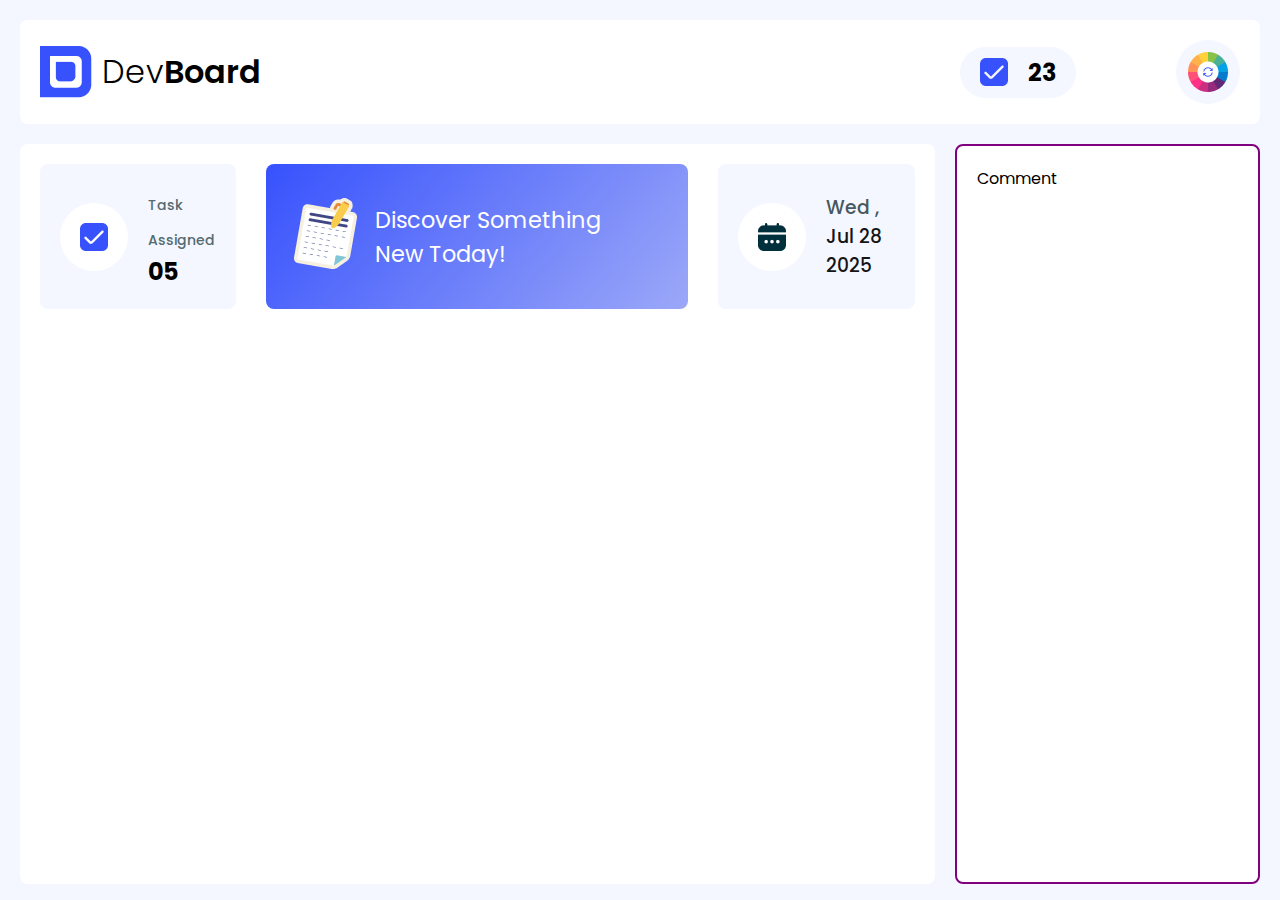
==== index.html @ 1245d99b "Dashboard top bar design completed" ====
<!DOCTYPE html>
<html lang="en">
  <head>
    <meta charset="UTF-8" />
    <meta name="viewport" content="width=device-width, initial-scale=1.0" />
    <link rel="stylesheet" href="./styles/main.css" />
    <link rel="stylesheet" href="./styles/style.css" />
    <link rel="stylesheet" href="./styles/navbar.css" />
    <title>DevBorad</title>
  </head>
  <body>
    <header>
      <nav>
        <div class="navbar_left_side_main_container">
          <img src="./assets/logo.png" alt="logo" />
          <h1>Dev<span>Board</span></h1>
        </div>

        <div class="navbar_right_side_main_container">
          <div class="navbar_checkbox_container">
            <img src="./assets/checkbox.png" alt="Image" />
            <h2>23</h2>
          </div>

          <div onclick="handleThemeColor()" class="navbar_theme_container">
            <img src="./assets/theme-btn.png" alt="Image" />
          </div>
        </div>
      </nav>
    </header>

    <main>
      <section class="dashborad_main_container">
        <div class="dashboard_right_side_task_main_container">
          <div class="task_top_container">
            
            <div class="task_count_container">
              <div class="task_count_image_container">
                <img src="./assets/checkbox.png" alt="Image" />
              </div>

              <div class="task_count_info_container">
                <h3><span>Task Assigned <br></span>05</h3>
              </div>
            </div>

            <div class="task_blog_container">
              <div class="task_blog_image_container">
                <img src="./assets/board.png" alt="Image" />
              </div>
              <div>
                <h3>Discover Something <br> New Today!</h3>
              </div>
            </div>

            <div class="task_date_container">
              <div class="task_data_image_container">
                <img src="./assets/calender.png" alt="Image" />
              </div>

              <div class="task_data_info_container">
                <h3>
                  Wed , <br><span>Jul 28 2025</span>
                </h3>
              </div>
            </div>

          </div>
          <div class="task_bottom_container"></div>
        </div>

        <div class="dashboard_left_side_comment_main_container">Comment</div>
      </section>
    </main>
    <script src="script.js"></script>
  </body>
</html>
---- styles/main.css ----
main {
  margin-top: 20px;
}

.dashborad_main_container {
  gap: 20px;
  display: flex;
  align-items: flex-start;
  justify-content: space-between;
}

/* Main two container style__ */

.dashboard_right_side_task_main_container {
  width: 75%;
  height: calc(100vh - 160px);
  overflow-y: auto;
  padding: 20px;
  border-radius: 8px;
  background-color: #ffffff;
  /* border: 2px solid red; */
}

.dashboard_left_side_comment_main_container {
  width: 25%;
  height: calc(100vh - 160px);
  overflow-y: auto;
  padding: 20px;
  border-radius: 8px;
  background-color: #ffffff;
  border: 2px solid purple;
}

/* Dashboard top container style__ */

.task_top_container {
  gap: 30px;
  display: grid;
  grid-template-columns: repeat(12, 1fr);
}

/* Top container 01__ */

.task_count_container {
  gap: 20px;
  display: flex;
  align-items: center;
  justify-content: center;
  grid-column-start: 1;
  grid-column-end: 4;
  padding: 20px;
  border-radius: 8px;
  background-color: #f4f7ff;
}

.task_count_image_container {
  display: flex;
  align-items: center;
  justify-content: center;
  padding: 20px;
  border-radius: 50%;
  background-color: #ffffff;
}

.task_count_info_container h3 span {
  font-size: 14px;
  font-weight: 500;
  color: #556b70;
}

.task_count_info_container h3 {
  font-size: 24px;
}

/* Top container 02__ */

.task_blog_container {
  gap: 10px;
  display: flex;
  align-items: center;
  justify-content: flex-start;
  grid-column-start: 4;
  grid-column-end: 10;
  padding: 20px;
  border-radius: 8px;
  background: linear-gradient(
    130.7deg,
    #3752fd 0.419%,
    #6c7ffa 52.66%,
    #9ba8f8 99.733%
  );
}

.task_blog_container h3 {
  color: #ffffff;
  font-size: 1.4rem;
  font-weight: 400;
}

/* Top container 03__ */

.task_date_container {
  gap: 20px;
  display: flex;
  align-items: center;
  justify-content: center;
  grid-column-start: 10;
  grid-column-end: -1;
  padding: 20px;
  border-radius: 8px;
  background-color: #f4f7ff;
}

.task_data_image_container {
  display: flex;
  align-items: center;
  justify-content: center;
  padding: 20px;
  border-radius: 50%;
  background-color: #ffffff;
}

.task_data_info_container h3 {
  color: #47595e;
  font-weight: 500;
}

.task_data_info_container h3 span {
  color: #151515;
}
---- styles/style.css ----
@import url("https://fonts.googleapis.com/css2?family=Poppins:ital,wght@0,100;0,200;0,300;0,400;0,500;0,600;0,700;0,800;0,900;1,100;1,200;1,300;1,400;1,500;1,600;1,700;1,800;1,900&display=swap");

* {
  margin: 0;
  padding: 0;
  box-sizing: border-box;
  font-family: "Poppins", sans-serif;
}

body {
  max-width: 1536px;
  margin: auto;
  padding: 0 20px;
  background-color: #f4f7ff;
}
---- styles/navbar.css ----
nav {
  display: flex;
  align-items: center;
  justify-content: space-between;
  margin-top: 20px;
  border-radius: 8px;
  padding: 20px;
  background-color: #ffffff;
}

.navbar_left_side_main_container {
  gap: 10px;
  display: flex;
  align-items: center;
  justify-content: center;
  cursor: pointer;
}

.navbar_left_side_main_container h1 {
  font-size: 2rem;
  font-weight: 300;
}

.navbar_left_side_main_container h1 span {
  font-weight: 600;
}

.navbar_right_side_main_container {
  gap: 100px;
  display: flex;
  align-items: center;
  justify-content: center;
}

.navbar_checkbox_container {
  gap: 20px;
  display: flex;
  align-items: center;
  justify-content: center;
  padding: 8px 20px;
  border-radius: 32px;
  cursor: pointer;
  background-color: #F4F7FF;
}

.navbar_theme_container {
  display: flex;
  align-items: center;
  justify-content: center;
  padding: 12px;
  cursor: pointer;
  border-radius: 50%;
  background-color: #F4F7FF;
}

.navbar_theme_container:active {
  background-color: #e9ebf3;
}
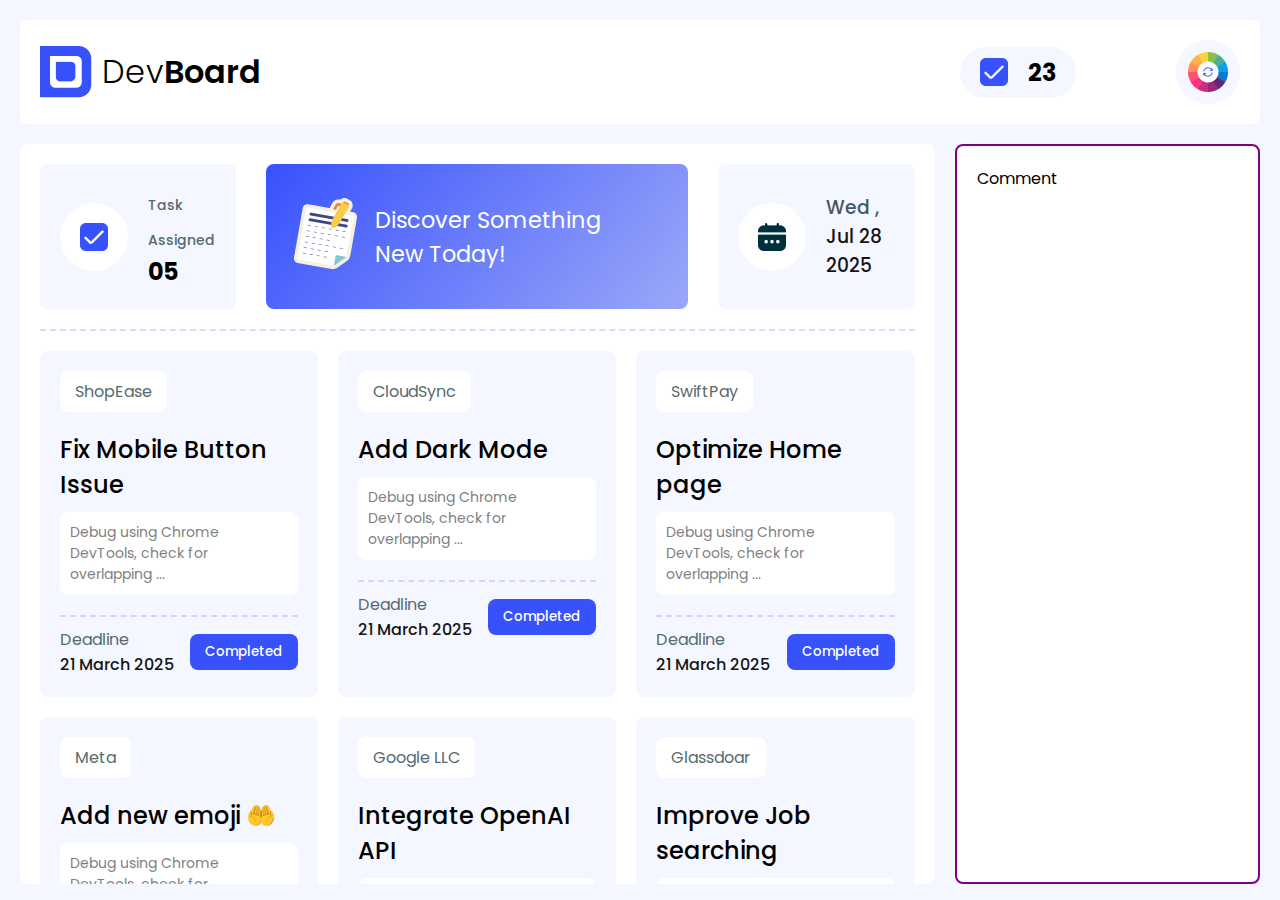
==== commit 1c304a0d: "Dashboard task design completed" ====
--- a/index.html
+++ b/index.html
@@ -32,6 +32,7 @@
     <main>
       <section class="dashborad_main_container">
         <div class="dashboard_right_side_task_main_container">
+
           <div class="task_top_container">
             
             <div class="task_count_container">
@@ -66,10 +67,93 @@
             </div>
 
           </div>
-          <div class="task_bottom_container"></div>
+
+          <div class="task_bottom_container">
+
+            <div class="task_box_main_container">
+              <h3>ShopEase</h3>
+              <div class="task_box_inner_container">
+                <h2>Fix Mobile Button Issue </h2>
+                <p>Debug using Chrome DevTools, check for overlapping ...</p>
+              </div>
+
+              <div class="task_inner_bottom_container">
+                <p>Deadline <br> <span>21 March 2025</span></p>
+                <button>Completed</button>
+              </div>
+            </div>
+
+            <div class="task_box_main_container">
+              <h3>CloudSync</h3>
+              <div class="task_box_inner_container">
+                <h2>Add Dark Mode</h2>
+                <p>Debug using Chrome DevTools, check for overlapping ...</p>
+              </div>
+
+              <div class="task_inner_bottom_container">
+                <p>Deadline <br> <span>21 March 2025</span></p>
+                <button>Completed</button>
+              </div>
+            </div>
+
+            <div class="task_box_main_container">
+              <h3>SwiftPay</h3>
+              <div class="task_box_inner_container">
+                <h2>Optimize  Home page</h2>
+                <p>Debug using Chrome DevTools, check for overlapping ...</p>
+              </div>
+
+              <div class="task_inner_bottom_container">
+                <p>Deadline <br> <span>21 March 2025</span></p>
+                <button>Completed</button>
+              </div>
+            </div>
+
+            <div class="task_box_main_container">
+              <h3>Meta</h3>
+              <div class="task_box_inner_container">
+                <h2>Add new emoji 🤲</h2>
+                <p>Debug using Chrome DevTools, check for overlapping ...</p>
+              </div>
+
+              <div class="task_inner_bottom_container">
+                <p>Deadline <br> <span>21 March 2025</span></p>
+                <button>Completed</button>
+              </div>
+            </div>
+
+            <div class="task_box_main_container">
+              <h3>Google LLC</h3>
+              <div class="task_box_inner_container">
+                <h2>Integrate OpenAI API</h2>
+                <p>Debug using Chrome DevTools, check for overlapping ...</p>
+              </div>
+
+              <div class="task_inner_bottom_container">
+                <p>Deadline <br> <span>21 March 2025</span></p>
+                <button>Completed</button>
+              </div>
+            </div>
+
+            <div class="task_box_main_container">
+              <h3>Glassdoar</h3>
+              <div class="task_box_inner_container">
+                <h2>Improve Job searching</h2>
+                <p>Debug using Chrome DevTools, check for overlapping ...</p>
+              </div>
+
+              <div class="task_inner_bottom_container">
+                <p>Deadline <br> <span>21 March 2025</span></p>
+                <button>Completed</button>
+              </div>
+            </div>
+
+          </div>
         </div>
 
-        <div class="dashboard_left_side_comment_main_container">Comment</div>
+        <div class="dashboard_left_side_comment_main_container">
+          Comment
+        </div>
       </section>
     </main>
     <script src="script.js"></script>
--- a/styles/main.css
+++ b/styles/main.css
@@ -18,7 +18,6 @@
   padding: 20px;
   border-radius: 8px;
   background-color: #ffffff;
-  /* border: 2px solid red; */
 }
 
 .dashboard_left_side_comment_main_container {
@@ -36,7 +35,9 @@
 .task_top_container {
   gap: 30px;
   display: grid;
+  padding-bottom: 20px;
   grid-template-columns: repeat(12, 1fr);
+  border-bottom: 2px dashed #3752FD33;
 }
 
 /* Top container 01__ */
@@ -127,4 +128,78 @@
 
 .task_data_info_container h3 span {
   color: #151515;
+}
+
+/* Dashboard bottom container style__ */
+
+.task_bottom_container {
+  margin-top: 20px;
+  gap: 20px;
+  display: grid;
+  grid-template-columns: repeat(3, 1fr);
+}
+
+.task_box_main_container {
+  padding: 20px;
+  border-radius: 8px;
+  background-color: #F4F7FF;
+}
+
+.task_box_main_container h3 {
+  display: inline-block;
+  padding: 8px 15px;
+  border-radius: 8px;
+  font-size: 16px;
+  font-weight: 400;
+  color: #556b70;
+  background-color: #ffffff;
+}
+
+.task_box_inner_container {
+  margin: 20px 0;
+}
+
+.task_box_inner_container h2 {
+  margin-bottom: 10px;
+  font-size: 24px;
+  font-weight: 500;
+}
+
+.task_box_inner_container p {
+  padding: 10px;
+  border-radius: 8px;
+  color: #7f7f7f;
+  font-size: 14px;
+  background-color: #ffffff;
+}
+
+.task_inner_bottom_container {
+  display: flex;
+  align-items: center;
+  justify-content: space-between;
+  padding-top: 10px;
+  border-top: 2px dashed #3752FD33;
+}
+
+.task_inner_bottom_container p {
+  color: #556b70;
+}
+
+.task_inner_bottom_container p span {
+  color: #151515;
+  font-weight: 500;
+}
+
+.task_inner_bottom_container button {
+  border: none;
+  padding: 8px 15px;
+  border-radius: 8px;
+  font-weight: 500;
+  color: #ffffff;
+  cursor: pointer;
+  background-color: #3752FD;
+}
+
+.task_inner_bottom_container button:hover {
+  background-color: #3047db;
 }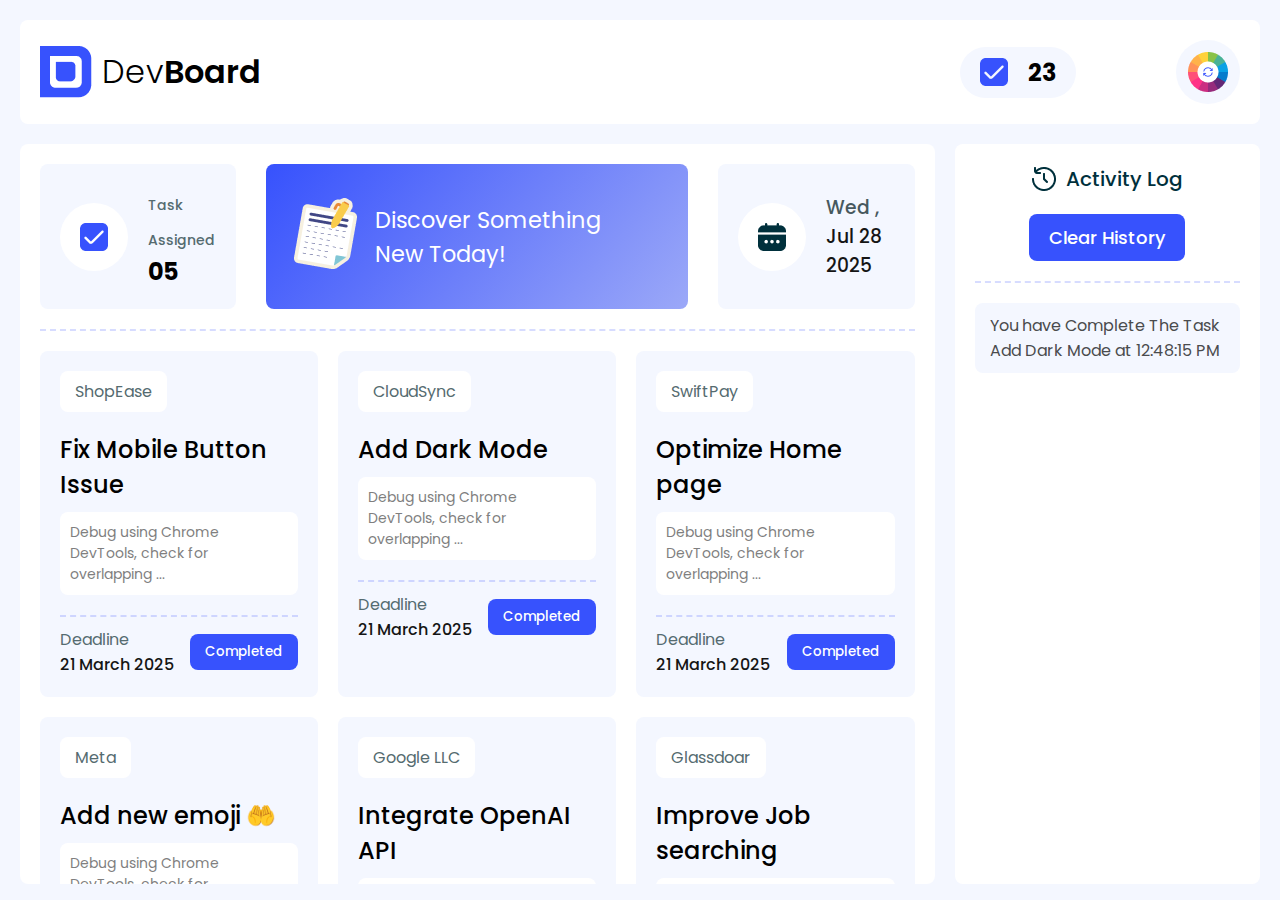
==== commit 2347ee42: "Dashboard design completed" ====
--- a/index.html
+++ b/index.html
@@ -32,16 +32,16 @@
     <main>
       <section class="dashborad_main_container">
         <div class="dashboard_right_side_task_main_container">
-
           <div class="task_top_container">
-            
             <div class="task_count_container">
               <div class="task_count_image_container">
                 <img src="./assets/checkbox.png" alt="Image" />
               </div>
 
               <div class="task_count_info_container">
-                <h3><span>Task Assigned <br></span>05</h3>
+                <h3>
+                  <span>Task Assigned <br /></span>05
+                </h3>
               </div>
             </div>
 
@@ -50,7 +50,10 @@
                 <img src="./assets/board.png" alt="Image" />
               </div>
               <div>
-                <h3>Discover Something <br> New Today!</h3>
+                <h3>
+                  Discover Something <br />
+                  New Today!
+                </h3>
               </div>
             </div>
 
@@ -60,25 +63,24 @@
               </div>
 
               <div class="task_data_info_container">
-                <h3>
-                  Wed , <br><span>Jul 28 2025</span>
-                </h3>
+                <h3>Wed , <br /><span>Jul 28 2025</span></h3>
               </div>
             </div>
-
           </div>
 
           <div class="task_bottom_container">
-
             <div class="task_box_main_container">
               <h3>ShopEase</h3>
               <div class="task_box_inner_container">
-                <h2>Fix Mobile Button Issue </h2>
+                <h2>Fix Mobile Button Issue</h2>
                 <p>Debug using Chrome DevTools, check for overlapping ...</p>
               </div>
 
               <div class="task_inner_bottom_container">
-                <p>Deadline <br> <span>21 March 2025</span></p>
+                <p>
+                  Deadline <br />
+                  <span>21 March 2025</span>
+                </p>
                 <button>Completed</button>
               </div>
             </div>
@@ -91,7 +93,10 @@
               </div>
 
               <div class="task_inner_bottom_container">
-                <p>Deadline <br> <span>21 March 2025</span></p>
+                <p>
+                  Deadline <br />
+                  <span>21 March 2025</span>
+                </p>
                 <button>Completed</button>
               </div>
             </div>
@@ -99,12 +104,15 @@
             <div class="task_box_main_container">
               <h3>SwiftPay</h3>
               <div class="task_box_inner_container">
-                <h2>Optimize  Home page</h2>
+                <h2>Optimize Home page</h2>
                 <p>Debug using Chrome DevTools, check for overlapping ...</p>
               </div>
 
               <div class="task_inner_bottom_container">
-                <p>Deadline <br> <span>21 March 2025</span></p>
+                <p>
+                  Deadline <br />
+                  <span>21 March 2025</span>
+                </p>
                 <button>Completed</button>
               </div>
             </div>
@@ -117,7 +125,10 @@
               </div>
 
               <div class="task_inner_bottom_container">
-                <p>Deadline <br> <span>21 March 2025</span></p>
+                <p>
+                  Deadline <br />
+                  <span>21 March 2025</span>
+                </p>
                 <button>Completed</button>
               </div>
             </div>
@@ -130,7 +141,10 @@
               </div>
 
               <div class="task_inner_bottom_container">
-                <p>Deadline <br> <span>21 March 2025</span></p>
+                <p>
+                  Deadline <br />
+                  <span>21 March 2025</span>
+                </p>
                 <button>Completed</button>
               </div>
             </div>
@@ -143,16 +157,34 @@
               </div>
 
               <div class="task_inner_bottom_container">
-                <p>Deadline <br> <span>21 March 2025</span></p>
+                <p>
+                  Deadline <br />
+                  <span>21 March 2025</span>
+                </p>
                 <button>Completed</button>
               </div>
             </div>
-
           </div>
         </div>
 
         <div class="dashboard_left_side_comment_main_container">
-          Comment
+          <div class="comment_top_main_container">
+            <div class="comment_top_inner_container">
+              <div class="comment_top_image_container">
+                <img src="./assets/activity.png" alt="Image" />
+                <p>Activity Log</p>
+              </div>
+              <div class="comment_top_button_container">
+                <button>Clear History</button>
+              </div>
+            </div>
+          </div>
+
+          <div class="main_comment_container">
+            <p class="comment">
+              You have Complete The Task Add Dark Mode at 12:48:15 PM
+            </p>
+          </div>
         </div>
       </section>
     </main>
--- a/styles/main.css
+++ b/styles/main.css
@@ -27,7 +27,6 @@
   padding: 20px;
   border-radius: 8px;
   background-color: #ffffff;
-  border: 2px solid purple;
 }
 
 /* Dashboard top container style__ */
@@ -37,7 +36,7 @@
   display: grid;
   padding-bottom: 20px;
   grid-template-columns: repeat(12, 1fr);
-  border-bottom: 2px dashed #3752FD33;
+  border-bottom: 2px dashed #3752fd33;
 }
 
 /* Top container 01__ */
@@ -142,7 +141,7 @@
 .task_box_main_container {
   padding: 20px;
   border-radius: 8px;
-  background-color: #F4F7FF;
+  background-color: #f4f7ff;
 }
 
 .task_box_main_container h3 {
@@ -178,7 +177,7 @@
   align-items: center;
   justify-content: space-between;
   padding-top: 10px;
-  border-top: 2px dashed #3752FD33;
+  border-top: 2px dashed #3752fd33;
 }
 
 .task_inner_bottom_container p {
@@ -197,9 +196,67 @@
   font-weight: 500;
   color: #ffffff;
   cursor: pointer;
-  background-color: #3752FD;
+  background-color: #3752fd;
 }
 
 .task_inner_bottom_container button:hover {
   background-color: #3047db;
+}
+
+/* Comment box container style__ */
+
+.comment_top_main_container {
+  display: flex;
+  align-items: center;
+  justify-content: center;
+  padding-bottom: 20px;
+  border-bottom: 2px dashed #3752fd33;
+}
+
+.comment_top_image_container {
+  gap: 10px;
+  display: flex;
+  align-items: center;
+  justify-content: center;
+}
+
+.comment_top_image_container p {
+  font-size: 20px;
+  font-weight: 500;
+  color: #00303c;
+}
+
+.comment_top_button_container {
+  display: flex;
+  align-items: center;
+  justify-content: center;
+  margin-top: 20px;
+}
+
+.comment_top_button_container button {
+  padding: 10px 20px;
+  border-radius: 8px;
+  border: none;
+  color: #ffffff;
+  font-weight: 500;
+  cursor: pointer;
+  font-size: 18px;
+  background-color: #3752fd;
+}
+
+.comment_top_button_container button:hover {
+  background-color: #3047db;
+}
+
+.main_comment_container {
+  margin-top: 20px;
+}
+
+.comment {
+  padding: 10px 15px;
+  border-radius: 8px;
+  background-color: #f4f7ff;
+  margin-bottom: 20px;
+  color: #4a4b4d;
+  cursor: pointer;
 }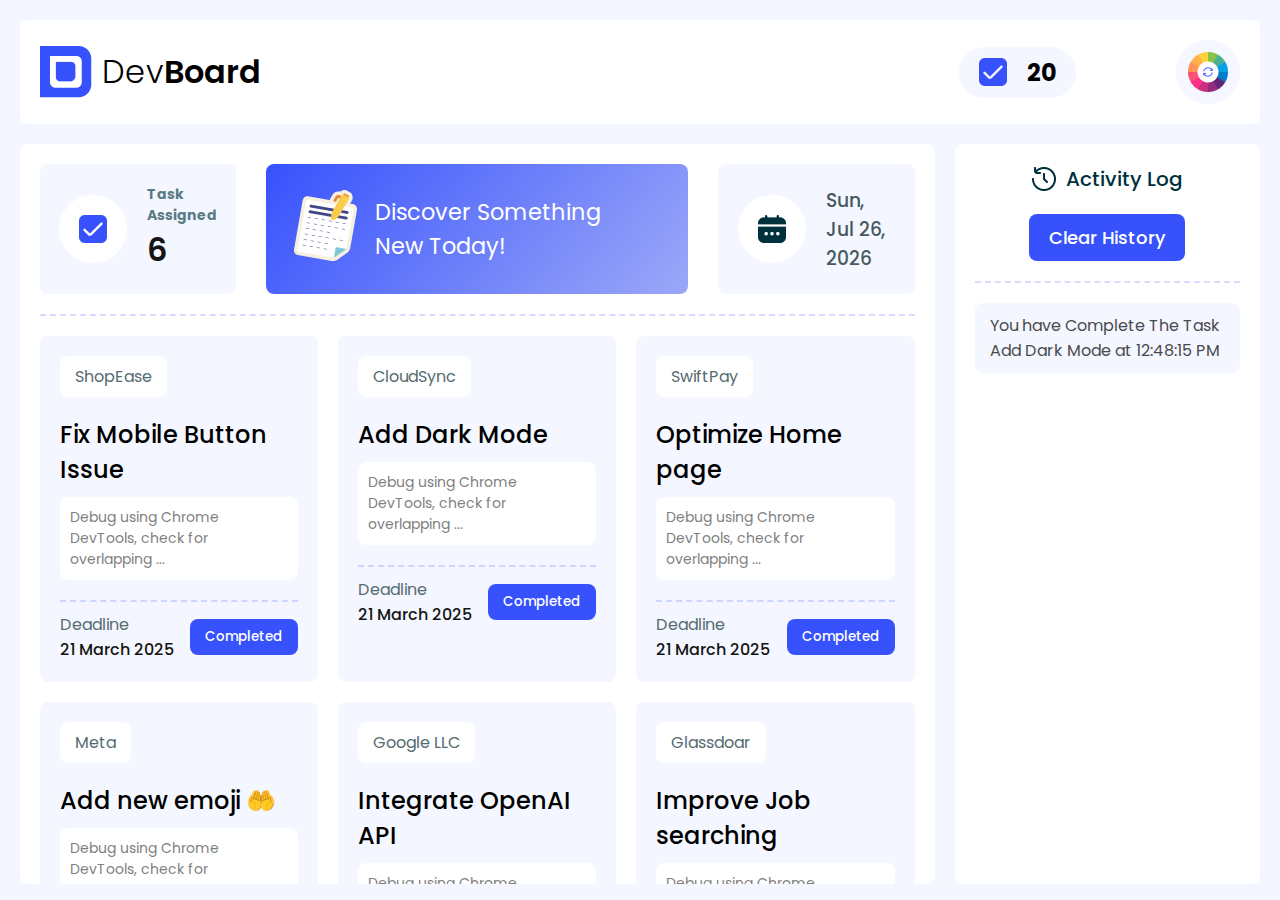
==== commit dc55648d: "Task counting function completed" ====
--- a/index.html
+++ b/index.html
@@ -19,7 +19,7 @@
         <div class="navbar_right_side_main_container">
           <div class="navbar_checkbox_container">
             <img src="./assets/checkbox.png" alt="Image" />
-            <h2>23</h2>
+            <h2>20</h2>
           </div>
 
           <div onclick="handleThemeColor()" class="navbar_theme_container">
@@ -39,9 +39,7 @@
               </div>
 
               <div class="task_count_info_container">
-                <h3>
-                  <span>Task Assigned <br /></span>05
-                </h3>
+                <h3>Task Assigned <span id="task_number">6</span></h3>
               </div>
             </div>
 
@@ -63,7 +61,7 @@
               </div>
 
               <div class="task_data_info_container">
-                <h3>Wed , <br /><span>Jul 28 2025</span></h3>
+                <h3 id="currentDate"></h3>
               </div>
             </div>
           </div>
@@ -81,7 +79,7 @@
                   Deadline <br />
                   <span>21 March 2025</span>
                 </p>
-                <button>Completed</button>
+                <button onclick="handleTask()">Completed</button>
               </div>
             </div>
 
@@ -97,7 +95,7 @@
                   Deadline <br />
                   <span>21 March 2025</span>
                 </p>
-                <button>Completed</button>
+                <button onclick="handleTask()">Completed</button>
               </div>
             </div>
 
@@ -113,7 +111,7 @@
                   Deadline <br />
                   <span>21 March 2025</span>
                 </p>
-                <button>Completed</button>
+                <button onclick="handleTask()">Completed</button>
               </div>
             </div>
 
@@ -129,7 +127,7 @@
                   Deadline <br />
                   <span>21 March 2025</span>
                 </p>
-                <button>Completed</button>
+                <button onclick="handleTask()">Completed</button>
               </div>
             </div>
 
@@ -145,7 +143,7 @@
                   Deadline <br />
                   <span>21 March 2025</span>
                 </p>
-                <button>Completed</button>
+                <button onclick="handleTask()">Completed</button>
               </div>
             </div>
 
@@ -161,7 +159,7 @@
                   Deadline <br />
                   <span>21 March 2025</span>
                 </p>
-                <button>Completed</button>
+                <button onclick="handleTask()">Completed</button>
               </div>
             </div>
           </div>
--- a/styles/main.css
+++ b/styles/main.css
@@ -62,14 +62,15 @@
   background-color: #ffffff;
 }
 
+.task_count_info_container h3 {
+  color: #5a7b83;
+  font-size: 14px;
+}
+
 .task_count_info_container h3 span {
-  font-size: 14px;
-  font-weight: 500;
-  color: #556b70;
-}
-
-.task_count_info_container h3 {
-  font-size: 24px;
+  font-size: 2rem;
+  font-weight: 600;
+  color: #151515;
 }
 
 /* Top container 02__ */
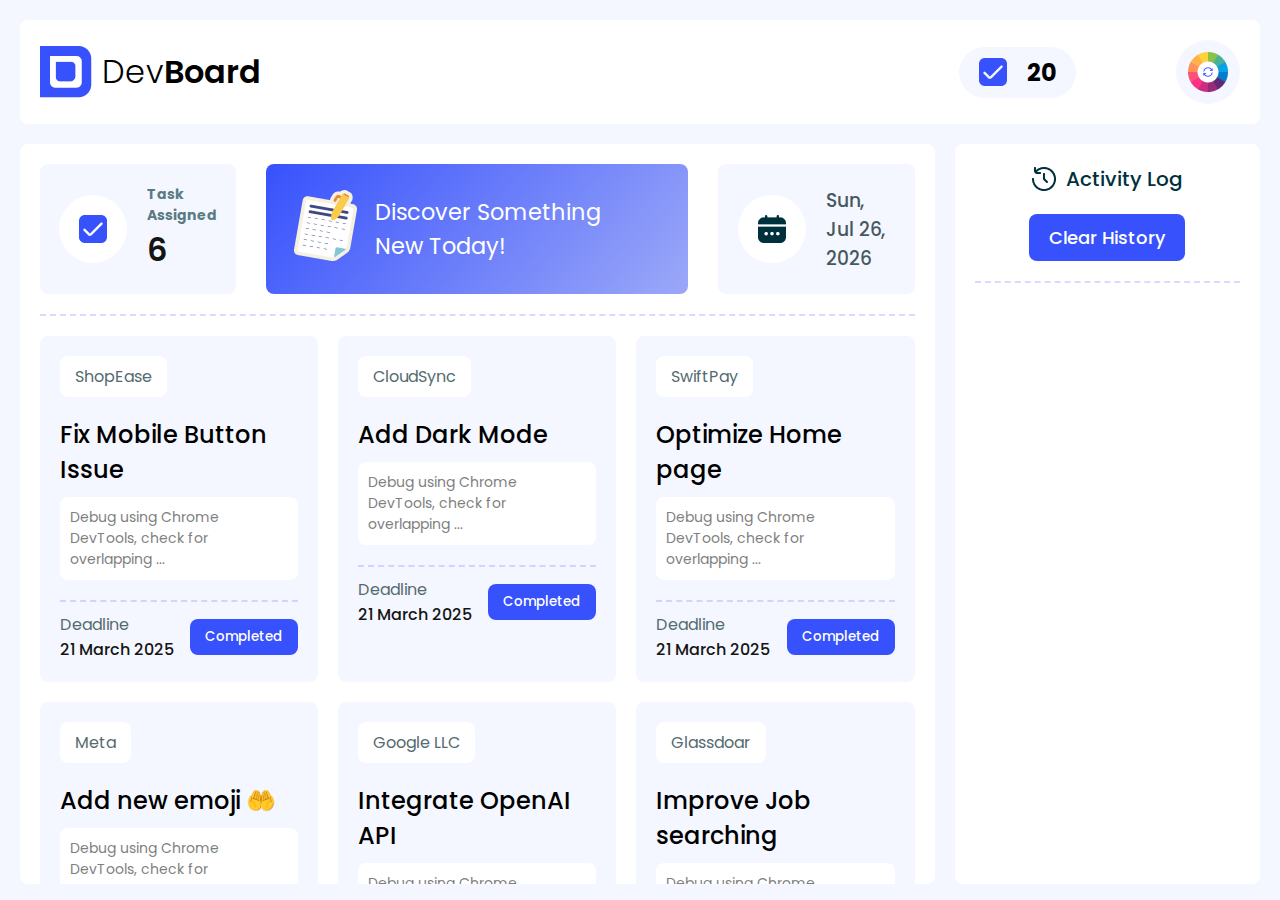
==== commit 10dba4d3: "Dashboard all functions completed" ====
--- a/index.html
+++ b/index.html
@@ -19,7 +19,7 @@
         <div class="navbar_right_side_main_container">
           <div class="navbar_checkbox_container">
             <img src="./assets/checkbox.png" alt="Image" />
-            <h2>20</h2>
+            <h2 id="complete_task_number">20</h2>
           </div>
 
           <div onclick="handleThemeColor()" class="navbar_theme_container">
@@ -67,6 +67,7 @@
           </div>
 
           <div class="task_bottom_container">
+
             <div class="task_box_main_container">
               <h3>ShopEase</h3>
               <div class="task_box_inner_container">
@@ -79,7 +80,7 @@
                   Deadline <br />
                   <span>21 March 2025</span>
                 </p>
-                <button onclick="handleTask()">Completed</button>
+                <button onclick="handleTask(this)">Completed</button>
               </div>
             </div>
 
@@ -95,7 +96,7 @@
                   Deadline <br />
                   <span>21 March 2025</span>
                 </p>
-                <button onclick="handleTask()">Completed</button>
+                <button onclick="handleTask(this)">Completed</button>
               </div>
             </div>
 
@@ -111,7 +112,7 @@
                   Deadline <br />
                   <span>21 March 2025</span>
                 </p>
-                <button onclick="handleTask()">Completed</button>
+                <button onclick="handleTask(this)">Completed</button>
               </div>
             </div>
 
@@ -127,7 +128,7 @@
                   Deadline <br />
                   <span>21 March 2025</span>
                 </p>
-                <button onclick="handleTask()">Completed</button>
+                <button onclick="handleTask(this)">Completed</button>
               </div>
             </div>
 
@@ -143,7 +144,7 @@
                   Deadline <br />
                   <span>21 March 2025</span>
                 </p>
-                <button onclick="handleTask()">Completed</button>
+                <button onclick="handleTask(this)">Completed</button>
               </div>
             </div>
 
@@ -159,7 +160,7 @@
                   Deadline <br />
                   <span>21 March 2025</span>
                 </p>
-                <button onclick="handleTask()">Completed</button>
+                <button onclick="handleTask(this)">Completed</button>
               </div>
             </div>
           </div>
@@ -173,16 +174,12 @@
                 <p>Activity Log</p>
               </div>
               <div class="comment_top_button_container">
-                <button>Clear History</button>
+                <button onclick="handleResetComment()">Clear History</button>
               </div>
             </div>
           </div>
 
-          <div class="main_comment_container">
-            <p class="comment">
-              You have Complete The Task Add Dark Mode at 12:48:15 PM
-            </p>
-          </div>
+          <div id="comment_parent" class="main_comment_container"></div>
         </div>
       </section>
     </main>
--- a/styles/main.css
+++ b/styles/main.css
@@ -260,4 +260,11 @@
   margin-bottom: 20px;
   color: #4a4b4d;
   cursor: pointer;
+}
+
+/* Functional button style__ */
+
+.task_btn {
+  cursor: not-allowed !important;
+  background-color: #b8bfee !important;
 }